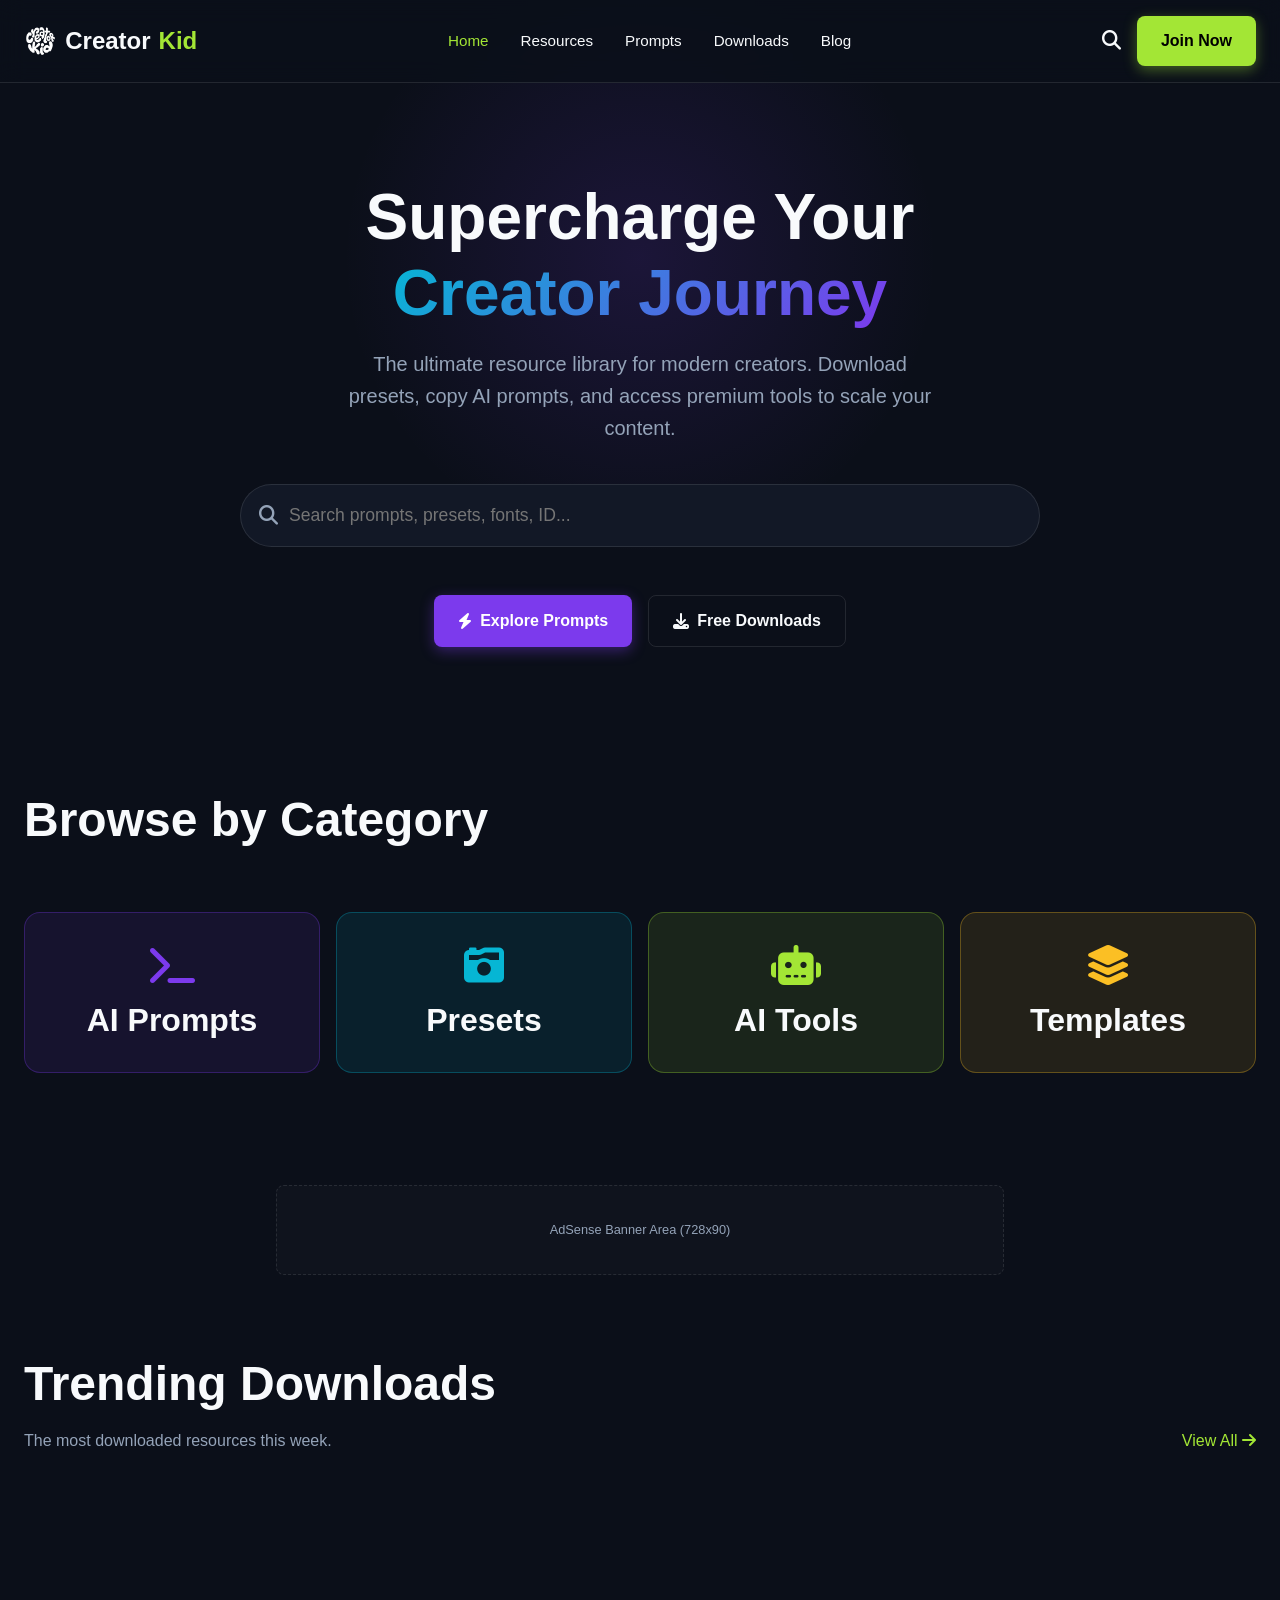
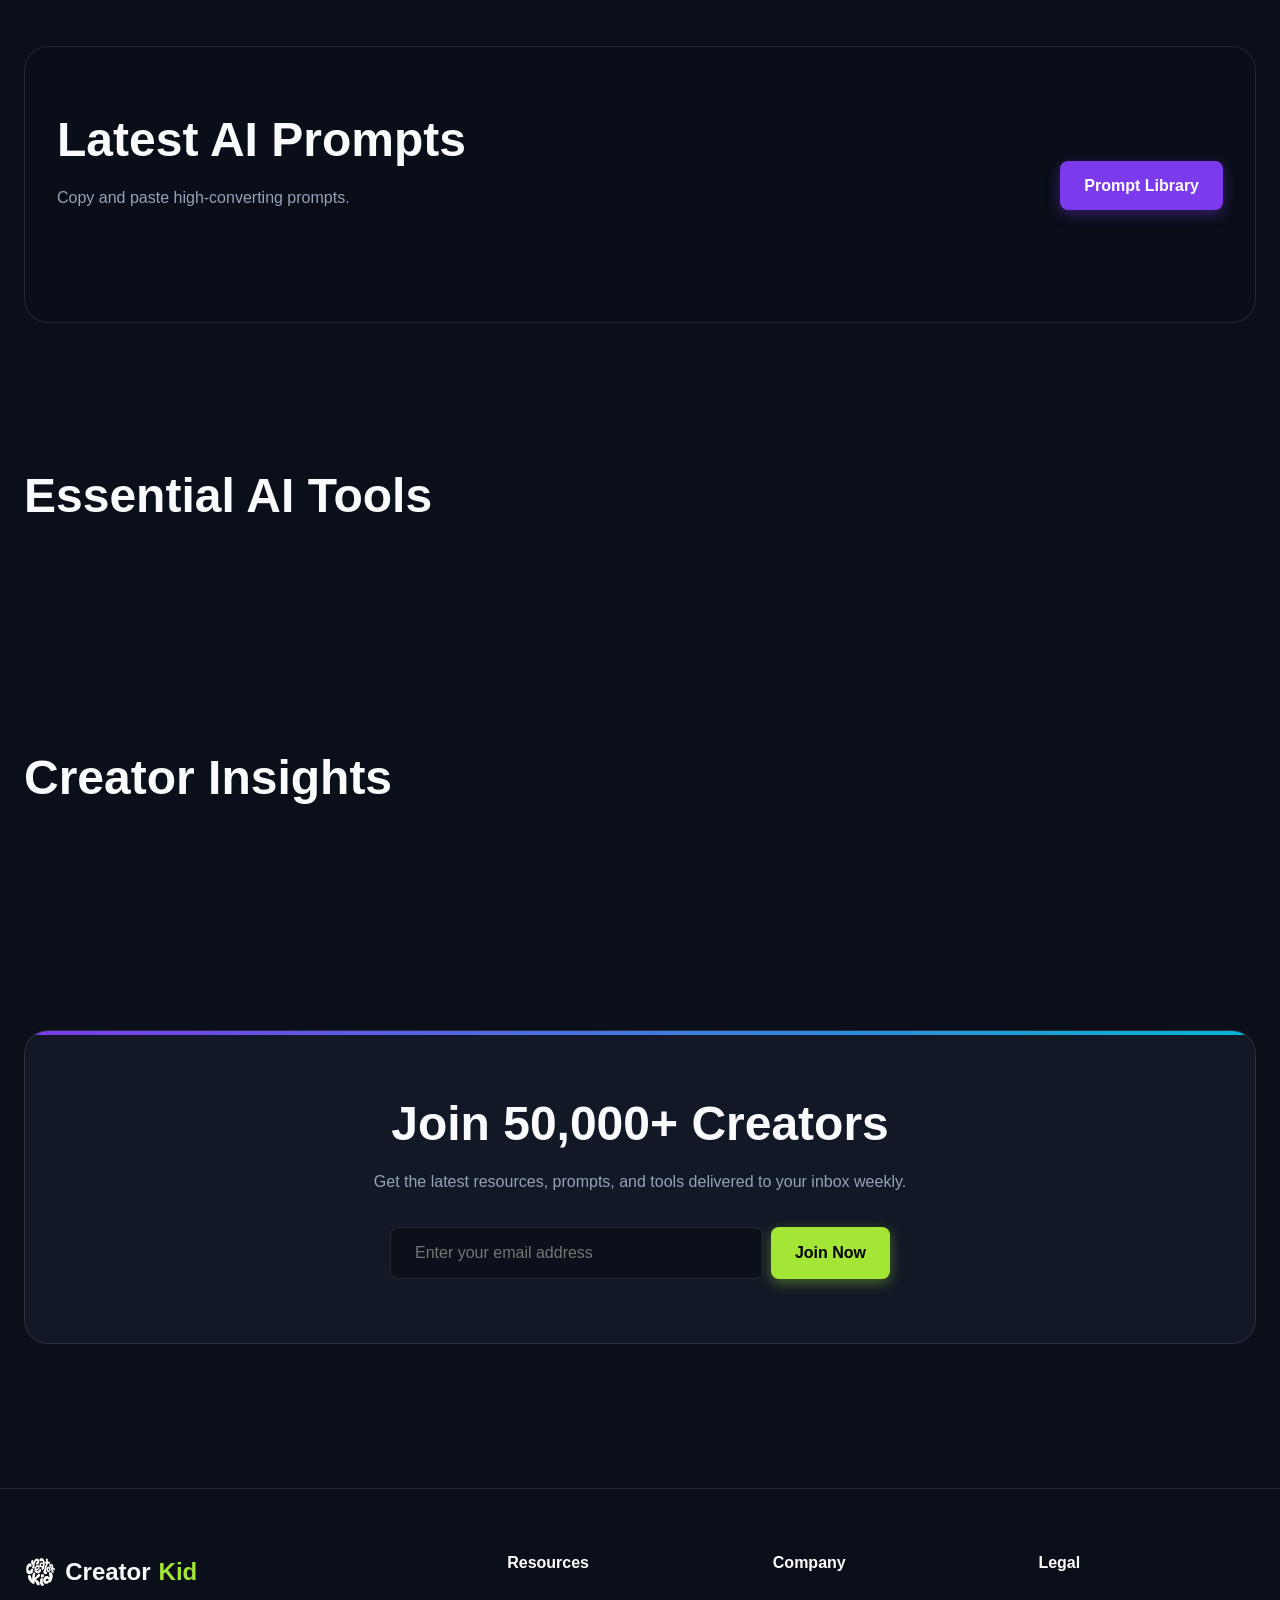
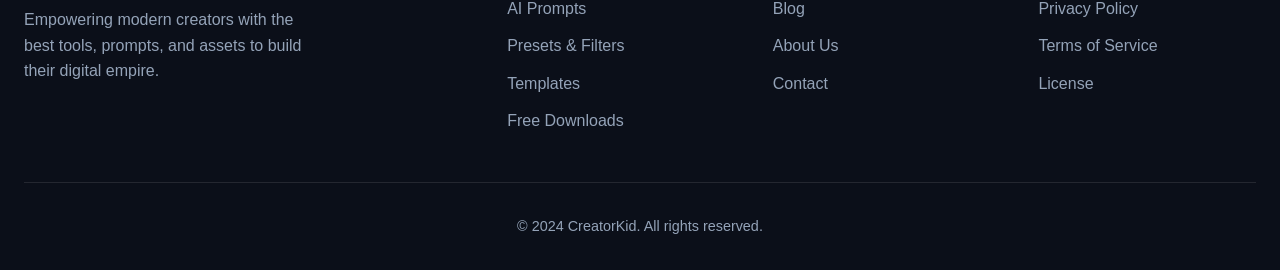
==== index.html @ 405eb32f "Fresh CreatorKid site" ====
<!DOCTYPE html>
<html lang="en">

<head>
    <meta charset="UTF-8">
    <meta name="viewport" content="width=device-width, initial-scale=1.0">
    <title>CreatorKid - Ultimate Creator Resources</title>
    <meta name="description"
        content="CreatorKid is a creator resource platform where users can browse, search, and download AI prompts, Lightroom presets, UI templates, and tools.">
    <link rel="stylesheet" href="css/style.css?v=2">
    <link rel="stylesheet" href="https://cdnjs.cloudflare.com/ajax/libs/font-awesome/6.4.0/css/all.min.css">
</head>

<body>

    <!-- Navbar -->
    <nav class="navbar">
        <div class="container">
            <a href="index.html" class="logo">
                <img src="assets/logo/logo_creator_kid.png" alt="Logo" class="nav-logo-img">
                Creator<span>Kid</span>
            </a>
            <ul class="nav-links">
                <li><a href="index.html" class="active">Home</a></li>
                <li><a href="resources.html">Resources</a></li>
                <li><a href="prompts.html">Prompts</a></li>
                <li><a href="downloads.html">Downloads</a></li>
                <li><a href="blog.html">Blog</a></li>
            </ul>
            <div class="nav-actions">
                <i class="fas fa-search search-icon" onclick="document.querySelector('#global-search').focus()"></i>
                <a href="#" class="btn btn-cta">Join Now</a>
                <button class="hamburger"><i class="fas fa-bars"></i></button>
            </div>
        </div>
    </nav>

    <main>
        <!-- Hero Section -->
        <section class="hero container">
            <h1>Supercharge Your <br><span class="text-gradient">Creator Journey</span></h1>
            <p>The ultimate resource library for modern creators. Download presets, copy AI prompts, and access premium
                tools to scale your content.</p>

            <div class="search-container fade-in">
                <i class="fas fa-search"></i>
                <input type="text" id="global-search" class="search-input"
                    placeholder="Search prompts, presets, fonts, ID...">
            </div>

            <div class="hero-actions fade-in" style="animation-delay: 0.2s;">
                <a href="prompts.html" class="btn btn-primary"><i class="fas fa-bolt"></i> Explore Prompts</a>
                <a href="downloads.html" class="btn btn-outline"><i class="fas fa-download"></i> Free Downloads</a>
            </div>
        </section>

        <!-- Category Grid -->
        <section class="container">
            <div class="section-header">
                <h2>Browse by Category</h2>
            </div>
            <div class="grid grid-4" style="gap: 1rem;">
                <!-- Mock Category Cards -->
                <a href="prompts.html" class="card"
                    style="padding: 2rem; text-align: center; border-radius: 1rem; background: rgba(124, 58, 237, 0.1); border-color: rgba(124, 58, 237, 0.3);">
                    <i class="fas fa-terminal"
                        style="font-size: 2.5rem; color: var(--primary-accent); margin-bottom: 1rem;"></i>
                    <h3 style="margin-bottom: 0;">AI Prompts</h3>
                </a>
                <a href="resources.html" class="card"
                    style="padding: 2rem; text-align: center; border-radius: 1rem; background: rgba(6, 182, 212, 0.1); border-color: rgba(6, 182, 212, 0.3);">
                    <i class="fas fa-camera-retro"
                        style="font-size: 2.5rem; color: var(--secondary-accent); margin-bottom: 1rem;"></i>
                    <h3 style="margin-bottom: 0;">Presets</h3>
                </a>
                <a href="ai-tools.html" class="card"
                    style="padding: 2rem; text-align: center; border-radius: 1rem; background: rgba(163, 230, 53, 0.1); border-color: rgba(163, 230, 53, 0.3);">
                    <i class="fas fa-robot"
                        style="font-size: 2.5rem; color: var(--highlight-cta); margin-bottom: 1rem;"></i>
                    <h3 style="margin-bottom: 0;">AI Tools</h3>
                </a>
                <a href="resources.html" class="card"
                    style="padding: 2rem; text-align: center; border-radius: 1rem; background: rgba(251, 191, 36, 0.1); border-color: rgba(251, 191, 36, 0.3);">
                    <i class="fas fa-layer-group" style="font-size: 2.5rem; color: #FBBF24; margin-bottom: 1rem;"></i>
                    <h3 style="margin-bottom: 0;">Templates</h3>
                </a>
            </div>
        </section>

        <!-- AdSense Banner -->
        <div class="container">
            <div class="ad-banner">
                <span>AdSense Banner Area (728x90)</span>
            </div>
        </div>

        <!-- Trending Downloads -->
        <section class="container" style="padding-top: 3rem; padding-bottom: 4rem; margin-bottom: 3rem;">
            <div class="section-header">
                <div>
                    <h2>Trending Downloads</h2>
                    <p style="color: var(--text-muted);">The most downloaded resources this week.</p>
                </div>
                <a href="downloads.html" class="text-highlight">View All <i class="fas fa-arrow-right"></i></a>
            </div>
            <div class="grid grid-3" id="trending-container">
                <!-- Populated by JS -->
            </div>
        </section>

        <!-- Prompt Preview -->
        <section class="container" style="padding-top: 2rem; padding-bottom: 4rem; margin-top: 3rem;">
            <div style="background: rgba(11, 15, 25, 0.5); padding: 4rem 2rem; border-radius: 1.5rem; border: 1px solid var(--border-color);">
                <div class="section-header">
                    <div>
                        <h2>Latest AI Prompts</h2>
                        <p style="color: var(--text-muted);">Copy and paste high-converting prompts.</p>
                    </div>
                    <a href="prompts.html" class="btn btn-primary">Prompt Library</a>
                </div>
                <div class="grid grid-3" id="prompts-container">
                    <!-- Populated by JS -->
                </div>
            </div>
        </section>

        <!-- AI Tools Section -->
        <section class="container">
            <div class="section-header">
                <h2>Essential AI Tools</h2>
            </div>
            <div class="grid grid-3" id="tools-container">
                <!-- Populated by JS -->
            </div>
        </section>

        <!-- Blog Section -->
        <section class="container">
            <div class="section-header">
                <h2>Creator Insights</h2>
            </div>
            <div class="grid grid-3" id="blog-container">
                <!-- Populated by JS -->
            </div>
        </section>

        <!-- Email Capture -->
        <section class="container">
            <div class="newsletter">
                <h2>Join 50,000+ Creators</h2>
                <p style="color: var(--text-muted); margin-top: 1rem;">Get the latest resources, prompts, and tools
                    delivered to your inbox weekly.</p>
                <form class="newsletter-form">
                    <input type="email" class="newsletter-input" placeholder="Enter your email address" required>
                    <button type="submit" class="btn btn-cta">Join Now</button>
                </form>
            </div>
        </section>
    </main>

    <!-- Footer -->
    <footer>
        <div class="container">
            <div class="footer-grid">
                <div class="footer-col">
                    <a href="index.html" class="logo" style="margin-bottom: 1rem;">
                        <img src="assets/logo/logo_creator_kid.png" alt="Logo" class="nav-logo-img">
                        Creator<span>Kid</span>
                    </a>
                    <p style="color: var(--text-muted); max-width: 300px;">Empowering modern creators with the best
                        tools, prompts, and assets to build their digital empire.</p>
                </div>
                <div class="footer-col">
                    <h4>Resources</h4>
                    <div class="footer-links">
                        <a href="prompts.html">AI Prompts</a>
                        <a href="resources.html">Presets & Filters</a>
                        <a href="resources.html">Templates</a>
                        <a href="downloads.html">Free Downloads</a>
                    </div>
                </div>
                <div class="footer-col">
                    <h4>Company</h4>
                    <div class="footer-links">
                        <a href="blog.html">Blog</a>
                        <a href="#">About Us</a>
                        <a href="#">Contact</a>
                    </div>
                </div>
                <div class="footer-col">
                    <h4>Legal</h4>
                    <div class="footer-links">
                        <a href="#">Privacy Policy</a>
                        <a href="#">Terms of Service</a>
                        <a href="#">License</a>
                    </div>
                </div>
            </div>
            <div class="footer-bottom">
                &copy; 2024 CreatorKid. All rights reserved.
            </div>
        </div>
    </footer>

    <!-- Scripts -->
    <script src="js/data.js"></script>
    <script src="js/app.js"></script>
    <script src="js/prompts.js"></script>
    <script>
        document.addEventListener('DOMContentLoaded', () => {
            // Render trending (first 3 resources)
            const trendingContainer = document.getElementById('trending-container');
            if (trendingContainer) {
                trendingContainer.innerHTML = resources.slice(0, 3).map(renderResourcesCard).join('');
            }

            // Render latest prompts (first 3)
            const promptsContainer = document.getElementById('prompts-container');
            if (promptsContainer) {
                promptsContainer.innerHTML = prompts.slice(0, 3).map(renderPromptCard).join('');
            }

            // Render tools
            const toolsContainer = document.getElementById('tools-container');
            if (toolsContainer) {
                toolsContainer.innerHTML = aiTools.map(renderAIToolCard).join('');
            }

            // Render blog posts
            const blogContainer = document.getElementById('blog-container');
            if (blogContainer) {
                blogContainer.innerHTML = blogPosts.map(renderBlogCard).join('');
            }
        });
    </script>
    <!-- Mobile Sticky CTA -->
    <div class="mobile-sticky-cta">
        <a href="#" class="btn btn-cta">Get Freebies</a>
    </div>

</body>

</html>
---- css/style.css ----
html {
  overflow-x: hidden !important;
}

:root {
  --bg-color: #0B0F19;
  --card-bg: #121826;
  --primary-accent: #7C3AED;
  --secondary-accent: #06B6D4;
  --highlight-cta: #A3E635;
  --text-color: #F8FAFC;
  --text-muted: #94A3B8;
  --border-color: rgba(255, 255, 255, 0.1);
  --font-main: 'Inter', sans-serif;
  --transition-fast: 0.2s ease;
  --transition-smooth: 0.3s cubic-bezier(0.4, 0, 0.2, 1);
}

* {
  margin: 0;
  padding: 0;
  box-sizing: border-box;
  max-width: 100%;
}

body {
  background-color: var(--bg-color);
  color: var(--text-color);
  font-family: var(--font-main);
  line-height: 1.6;
  overflow-x: hidden !important;
  max-width: 100vw;
}

a {
  text-decoration: none;
  color: inherit;
  transition: color var(--transition-fast);
}

a:hover {
  color: var(--highlight-cta);
}

ul {
  list-style: none;
}

img, video, canvas, svg, iframe {
  max-width: 100%;
  height: auto;
}

/* Typography */
h1, h2, h3, h4, h5, h6 {
  font-weight: 700;
  line-height: 1.2;
  margin-bottom: 1rem;
}

h1 { font-size: clamp(2.5rem, 5vw, 4rem); }
h2 { font-size: clamp(2rem, 4vw, 3rem); }
h3 { font-size: clamp(1.5rem, 3vw, 2rem); }

/* Utility Classes */
.container {
  width: 100%;
  max-width: 1280px;
  margin: 0 auto;
  padding-left: 1.5rem;
  padding-right: 1.5rem;
}

.text-gradient {
  background: linear-gradient(135deg, var(--secondary-accent), var(--primary-accent));
  -webkit-background-clip: text;
  -webkit-text-fill-color: transparent;
  background-clip: text;
}

.text-highlight {
  color: var(--highlight-cta);
}

/* Buttons */
.btn {
  display: inline-flex;
  align-items: center;
  justify-content: center;
  gap: 0.5rem;
  padding: 0.75rem 1.5rem;
  border-radius: 0.5rem;
  font-weight: 600;
  cursor: pointer;
  transition: all var(--transition-smooth);
  border: none;
  font-family: var(--font-main);
  font-size: 1rem;
}

.btn-primary {
  background-color: var(--primary-accent);
  color: white;
  box-shadow: 0 4px 14px 0 rgba(124, 58, 237, 0.39);
}

.btn-primary:hover {
  background-color: #6D28D9;
  box-shadow: 0 6px 20px rgba(124, 58, 237, 0.5);
  transform: translateY(-2px);
}

.btn-cta {
  background-color: var(--highlight-cta);
  color: #000;
  box-shadow: 0 4px 14px 0 rgba(163, 230, 53, 0.39);
}

.btn-cta:hover {
  background-color: #84CC16;
  box-shadow: 0 6px 20px rgba(163, 230, 53, 0.5);
  transform: translateY(-2px);
}

.btn-outline {
  background-color: transparent;
  border: 1px solid var(--border-color);
  color: var(--text-color);
}

.btn-outline:hover {
  border-color: var(--primary-accent);
  color: var(--primary-accent);
}

.btn-icon {
  padding: 0.5rem;
  border-radius: 50%;
  background: rgba(255, 255, 255, 0.05);
  color: var(--text-color);
  display: flex;
  align-items: center;
  justify-content: center;
  border: none;
  cursor: pointer;
  transition: all var(--transition-fast);
}

.btn-icon:hover {
  background: var(--primary-accent);
  color: white;
}

/* Navbar */
.navbar {
  position: sticky;
  top: 0;
  z-index: 100;
  background: rgba(11, 15, 25, 0.8);
  backdrop-filter: blur(12px);
  border-bottom: 1px solid var(--border-color);
  padding: 1rem 0;
  transition: all var(--transition-fast);
}

.navbar .container {
  display: flex;
  justify-content: space-between;
  align-items: center;
}

.logo {
  font-size: 1.5rem;
  font-weight: 700;
  color: var(--text-color);
  display: flex;
  align-items: center;
  gap: 0.5rem;
}

.nav-logo-img {
  height: 32px;
  width: auto;
  object-fit: contain;
}

.logo span {
  color: var(--highlight-cta);
}

.nav-links {
  display: flex;
  gap: 2rem;
}

.nav-links a {
  font-weight: 500;
  font-size: 0.95rem;
}

.nav-links a.active {
  color: var(--highlight-cta);
}

.nav-actions {
  display: flex;
  align-items: center;
  gap: 1rem;
}

.search-icon {
  font-size: 1.2rem;
  cursor: pointer;
}

.hamburger {
  display: none;
  background: none;
  border: none;
  color: var(--text-color);
  font-size: 1.5rem;
  cursor: pointer;
}

/* Hero Section */
.hero {
  padding: 6rem 0 4rem;
  text-align: center;
  position: relative;
}

.hero::before {
  content: '';
  position: absolute;
  top: -20%;
  left: 50%;
  transform: translateX(-50%);
  width: 600px;
  height: 600px;
  background: radial-gradient(circle, rgba(124, 58, 237, 0.15) 0%, rgba(11, 15, 25, 0) 70%);
  z-index: -1;
}

.hero p {
  font-size: 1.25rem;
  color: var(--text-muted);
  max-width: 600px;
  margin: 0 auto 2.5rem;
}

.hero-actions {
  display: flex;
  justify-content: center;
  gap: 1rem;
}

/* Search Bar (Global) */
.search-container {
  max-width: 800px;
  margin: 0 auto 3rem;
  position: relative;
}

.search-input {
  width: 100%;
  padding: 1.25rem 1.5rem 1.25rem 3rem;
  border-radius: 50px;
  background: var(--card-bg);
  border: 1px solid var(--border-color);
  color: var(--text-color);
  font-size: 1.1rem;
  font-family: var(--font-main);
  transition: all var(--transition-fast);
}

.search-input:focus {
  outline: none;
  border-color: var(--primary-accent);
  box-shadow: 0 0 0 3px rgba(124, 58, 237, 0.2);
}

.search-container i {
  position: absolute;
  left: 1.2rem;
  top: 50%;
  transform: translateY(-50%);
  color: var(--text-muted);
  font-size: 1.2rem;
}

/* Category Filters */
.filters {
  display: flex;
  justify-content: center;
  gap: 0.75rem;
  flex-wrap: wrap;
  margin-bottom: 3rem;
}

.filter-btn {
  background: var(--card-bg);
  border: 1px solid var(--border-color);
  color: var(--text-muted);
  padding: 0.5rem 1.25rem;
  border-radius: 50px;
  cursor: pointer;
  font-family: var(--font-main);
  font-size: 0.95rem;
  transition: all var(--transition-fast);
}

.filter-btn:hover, .filter-btn.active {
  background: var(--primary-accent);
  color: white;
  border-color: var(--primary-accent);
}

/* Grid Layouts */
.grid {
  display: grid;
  gap: 2rem;
}

.grid-3 { grid-template-columns: repeat(auto-fill, minmax(350px, 1fr)); }
.grid-4 { grid-template-columns: repeat(auto-fill, minmax(280px, 1fr)); }

/* Cards Common */
.card {
  background: var(--card-bg);
  border-radius: 1rem;
  border: 1px solid var(--border-color);
  overflow: hidden;
  transition: transform var(--transition-smooth), box-shadow var(--transition-smooth);
  position: relative;
  display: flex;
  flex-direction: column;
}

.card:hover {
  transform: translateY(-5px);
  box-shadow: 0 10px 30px -10px rgba(0, 0, 0, 0.5);
  border-color: rgba(124, 58, 237, 0.3);
}

/* Resource Card */
.card-img-wrapper {
  position: relative;
  padding-top: 60%;
  overflow: hidden;
}

.card-img-wrapper img {
  position: absolute;
  top: 0;
  left: 0;
  width: 100%;
  height: 100%;
  object-fit: cover;
  transition: transform var(--transition-smooth);
}

.card:hover .card-img-wrapper img {
  transform: scale(1.05);
}

.card-badge {
  position: absolute;
  top: 1rem;
  left: 1rem;
  background: rgba(11, 15, 25, 0.8);
  backdrop-filter: blur(4px);
  padding: 0.25rem 0.75rem;
  border-radius: 50px;
  font-size: 0.75rem;
  font-weight: 600;
  color: var(--secondary-accent);
  border: 1px solid rgba(6, 182, 212, 0.3);
}

.card-content {
  padding: 1.5rem;
  flex-grow: 1;
  display: flex;
  flex-direction: column;
}

.card-id {
  font-size: 0.8rem;
  color: var(--text-muted);
  margin-bottom: 0.5rem;
  font-family: monospace;
}

.card-title {
  font-size: 1.2rem;
  margin-bottom: 0.5rem;
}

.card-stats {
  display: flex;
  align-items: center;
  gap: 1rem;
  margin-top: auto;
  padding-top: 1rem;
  border-top: 1px solid var(--border-color);
  color: var(--text-muted);
  font-size: 0.9rem;
}

.card-stats span {
  display: flex;
  align-items: center;
  gap: 0.3rem;
}

.card-actions {
  display: flex;
  gap: 0.5rem;
  margin-left: auto;
}

/* Prompt Card Specific */
.prompt-card {
  padding: 1.5rem;
}

.prompt-text-container {
  background: rgba(11, 15, 25, 0.5);
  border-radius: 0.5rem;
  padding: 1rem;
  margin: 1rem 0;
  position: relative;
  border: 1px solid var(--border-color);
}

.prompt-text {
  font-family: monospace;
  font-size: 0.9rem;
  color: var(--text-muted);
  display: -webkit-box;
  -webkit-line-clamp: 3;
  -webkit-box-orient: vertical;
  overflow: hidden;
  line-height: 1.5;
}

.prompt-card.expanded .prompt-text {
  -webkit-line-clamp: unset;
}

/* Toast Notification */
.toast {
  position: fixed;
  bottom: 2rem;
  right: 2rem;
  background: var(--card-bg);
  border: 1px solid var(--primary-accent);
  color: white;
  padding: 1rem 1.5rem;
  border-radius: 0.5rem;
  display: flex;
  align-items: center;
  gap: 0.75rem;
  box-shadow: 0 10px 25px rgba(0, 0, 0, 0.5);
  transform: translateY(100px);
  opacity: 0;
  transition: all var(--transition-smooth);
  z-index: 1000;
}

.toast.show {
  transform: translateY(0);
  opacity: 1;
}

/* Sections Common */
section {
  padding: 5rem 0;
}

.section-header {
  display: flex;
  justify-content: space-between;
  align-items: flex-end;
  margin-bottom: 3rem;
}

/* Email Capture */
.newsletter {
  background: var(--card-bg);
  border-radius: 1.5rem;
  padding: 4rem 2rem;
  text-align: center;
  border: 1px solid var(--border-color);
  position: relative;
  overflow: hidden;
}

.newsletter::before {
  content: '';
  position: absolute;
  top: 0;
  left: 0;
  width: 100%;
  height: 4px;
  background: linear-gradient(90deg, var(--primary-accent), var(--secondary-accent));
}

.newsletter-form {
  display: flex;
  max-width: 500px;
  margin: 2rem auto 0;
  gap: 0.5rem;
}

.newsletter-input {
  flex: 1;
  padding: 1rem 1.5rem;
  border-radius: 0.5rem;
  background: rgba(11, 15, 25, 0.8);
  border: 1px solid var(--border-color);
  color: var(--text-color);
  font-size: 1rem;
}

/* Footer */
footer {
  border-top: 1px solid var(--border-color);
  padding: 4rem 0 2rem;
  margin-top: 4rem;
}

.footer-grid {
  display: grid;
  grid-template-columns: 2fr 1fr 1fr 1fr;
  gap: 3rem;
  margin-bottom: 3rem;
}

.footer-col h4 {
  color: white;
  margin-bottom: 1.5rem;
}

.footer-links {
  display: flex;
  flex-direction: column;
  gap: 0.75rem;
  color: var(--text-muted);
}

.footer-bottom {
  text-align: center;
  padding-top: 2rem;
  border-top: 1px solid var(--border-color);
  color: var(--text-muted);
  font-size: 0.9rem;
}

/* AdSense Areas */
.ad-banner, .ad-inline {
  width: 100%;
  max-width: min(100%, 728px);
  min-height: 90px;
  background: rgba(255, 255, 255, 0.02);
  border: 1px dashed var(--border-color);
  display: flex;
  align-items: center;
  justify-content: center;
  color: var(--text-muted);
  font-size: 0.8rem;
  margin: 2rem auto;
  border-radius: 0.5rem;
}

/* Mobile Responsive */
@media (max-width: 992px) {
  .footer-grid {
    grid-template-columns: 1fr 1fr;
  }
  .grid-3, .grid-4 { 
    grid-template-columns: repeat(auto-fill, minmax(280px, 1fr)); 
  }
}

@media (max-width: 600px) {
  .grid-3, .grid-4 { 
    grid-template-columns: 1fr; 
  }
  .newsletter-form {
    flex-direction: column;
  }
}

@media (max-width: 768px) {
  .nav-links {
    display: none;
    position: absolute;
    top: 100%;
    left: 0;
    width: 100%;
    background: var(--card-bg);
    flex-direction: column;
    padding: 1rem;
    border-bottom: 1px solid var(--border-color);
  }
  
  .nav-links.active {
    display: flex;
  }
  
  .hamburger {
    display: block;
  }
  
  .nav-actions .btn {
    display: none;
  }
  
  .hero {
    padding: 4rem 0 2rem;
  }
  
  .hero-actions {
    flex-direction: column;
  }
  
  .newsletter-form {
    flex-direction: column;
  }
  
  .footer-grid {
    grid-template-columns: 1fr;
  }
  
  .section-header {
    flex-direction: column;
    align-items: flex-start;
    gap: 1rem;
  }
  
  .grid-3, .grid-4 { 
    grid-template-columns: 1fr; 
  }
  
  /* Horizontal scroll for cards on mobile instead of stacking (optional, depending on section) */
  .horizontal-scroll-mobile {
    display: flex;
    overflow-x: auto;
    gap: 1rem;
    padding-bottom: 1rem;
    scroll-snap-type: x mandatory;
    scrollbar-width: none; /* Firefox */
  }
  
  .horizontal-scroll-mobile::-webkit-scrollbar {
    display: none; /* Chrome, Safari, Opera */
  }
  
  .horizontal-scroll-mobile > * {
    min-width: 280px;
    scroll-snap-align: center;
    flex-shrink: 0;
  }
  
  /* Sticky mobile CTA */
  .mobile-sticky-cta {
    display: block;
    position: fixed;
    bottom: max(1rem, env(safe-area-inset-bottom));
    left: max(1rem, env(safe-area-inset-left));
    right: max(1rem, env(safe-area-inset-right));
    z-index: 1000;
  }
  
  .mobile-sticky-cta .btn {
    width: 100%;
    padding: 1rem;
    font-size: 1.1rem;
    box-shadow: 0 0 30px rgba(163, 230, 53, 0.3);
  }
  
  /* Bottom padding to account for sticky CTA */
  body {
    padding-bottom: 5rem;
  }
  
  /* Make buttons more touch-friendly */
  .btn {
    padding: 1rem 1.5rem;
    min-height: 44px;
  }
  
  /* Reduce container padding on mobile */
  .container {
    padding-left: 1rem;
    padding-right: 1rem;
  }
  
  /* Adjust hero background */
  .hero::before {
    width: 400px;
    height: 400px;
  }
  
  /* Smaller search input padding */
  .search-input {
    padding: 1rem 1.25rem 1rem 2.5rem;
    font-size: 1rem;
  }
  
  .search-container i {
    left: 1rem;
  }
}

/* Extra small screens */
@media (max-width: 480px) {
  .container {
    padding-left: 0.75rem;
    padding-right: 0.75rem;
  }
  
  .hero {
    padding: 3rem 0 1.5rem;
  }
  
  .hero h1 {
    font-size: 2rem;
  }
  
  .hero p {
    font-size: 1rem;
  }
  
  .card-content {
    padding: 1rem;
  }
  
  .card-title {
    font-size: 1.1rem;
  }
  
  .navbar {
    padding: 0.75rem 0;
  }
  
  .logo {
    font-size: 1.25rem;
  }
  
  .nav-links {
    padding: 0.75rem;
  }
}

/* Very small screens */
@media (max-width: 360px) {
  .container {
    padding-left: 0.5rem;
    padding-right: 0.5rem;
  }
  
  .search-input {
    padding: 0.875rem 1rem 0.875rem 2.25rem;
    font-size: 0.95rem;
  }
  .search-container i {
    left: 0.75rem;
    font-size: 1rem;
  }
  
  .hero::before {
    width: 250px;
    height: 250px;
  }
  
  .card-content {
    padding: 0.75rem;
  }
  
  .btn {
    padding: 0.875rem 1.25rem;
  }
  
  .toast {
    bottom: 5rem;
    right: 0.5rem;
    left: 0.5rem;
    width: calc(100% - 1rem);
  }
}

/* Hide mobile sticky CTA on desktop */
@media (min-width: 769px) {
  .mobile-sticky-cta {
    display: none !important;
  }
}

/* Utilities */
.hidden { display: none !important; }
.fade-in { animation: fadeIn 0.5s ease forwards; }

@keyframes fadeIn {
  from { opacity: 0; transform: translateY(20px); }
  to { opacity: 1; transform: translateY(0); }
}

/* Skeleton Loading */
.skeleton {
  background: linear-gradient(90deg, var(--card-bg) 25%, rgba(255, 255, 255, 0.05) 50%, var(--card-bg) 75%);
  background-size: 200% 100%;
  animation: skeletonLoading 1.5s infinite;
}

@keyframes skeletonLoading {
  0% { background-position: 200% 0; }
  100% { background-position: -200% 0; }
}
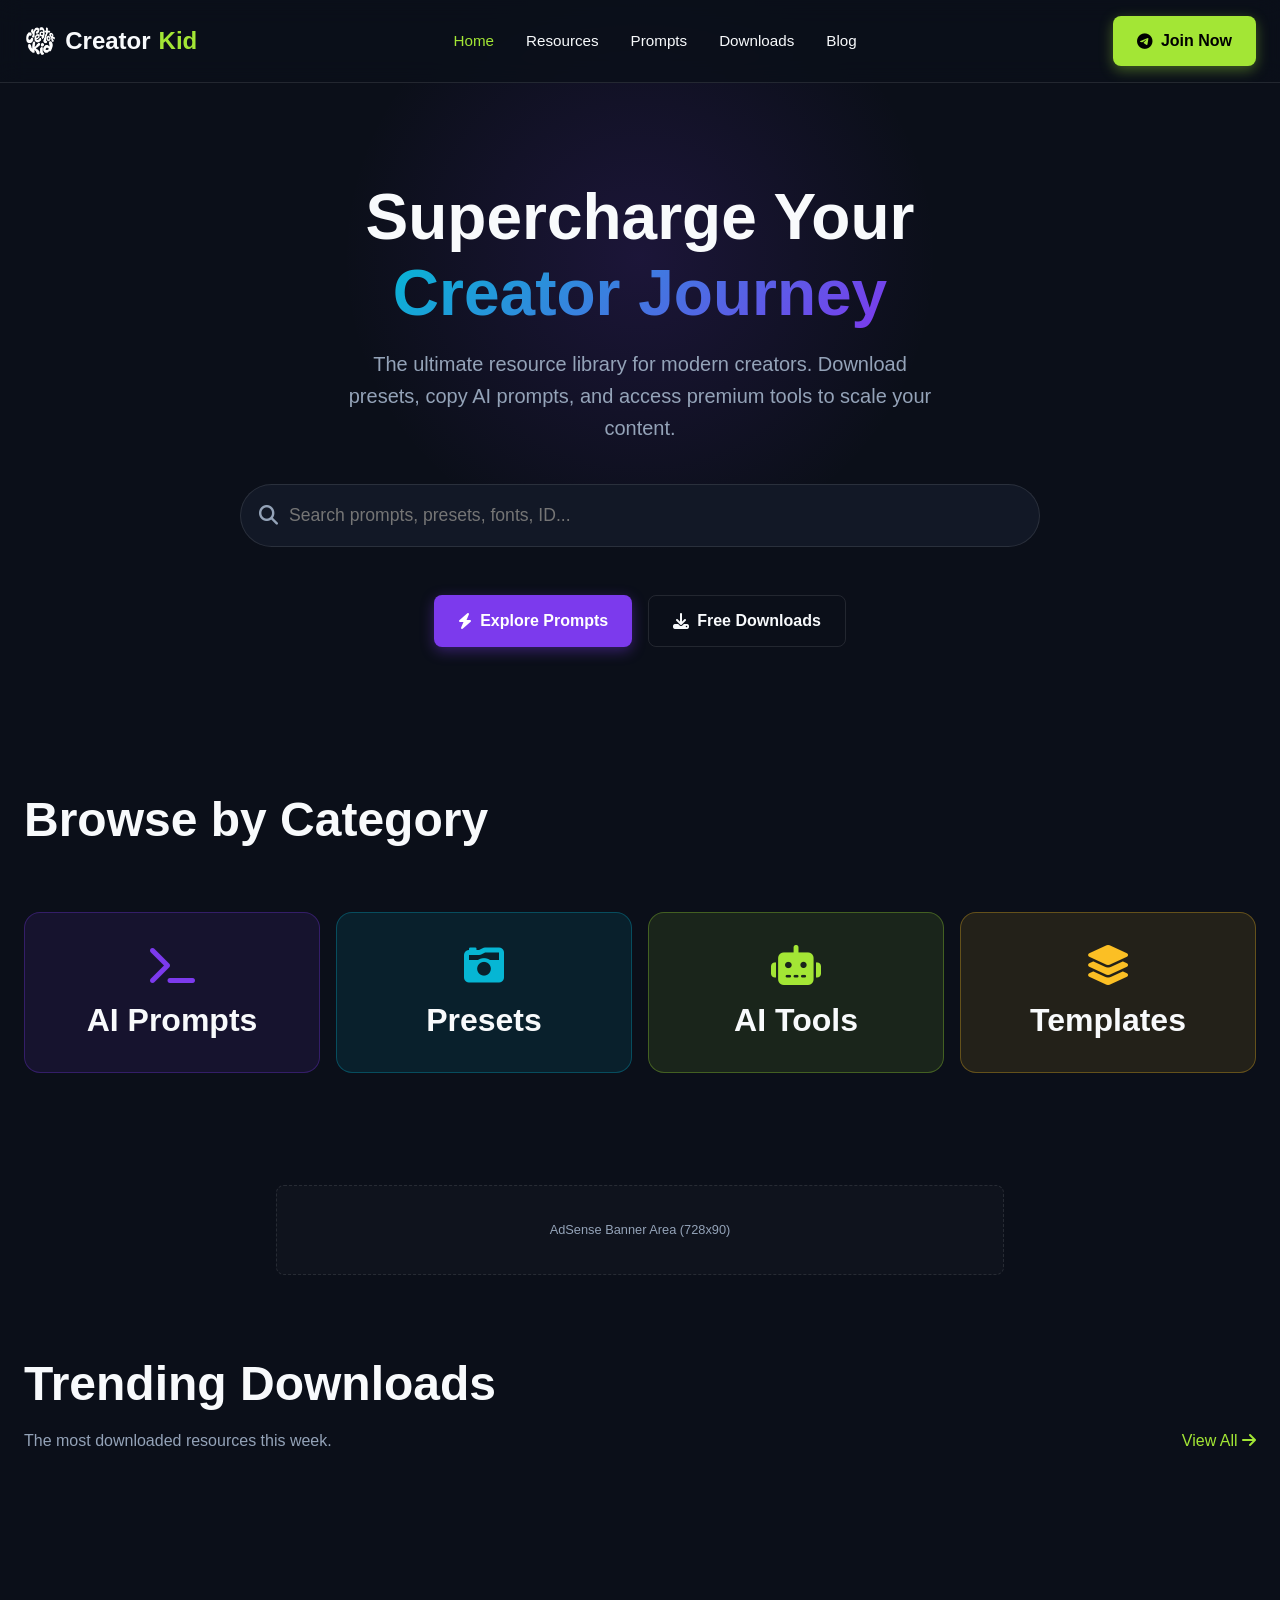
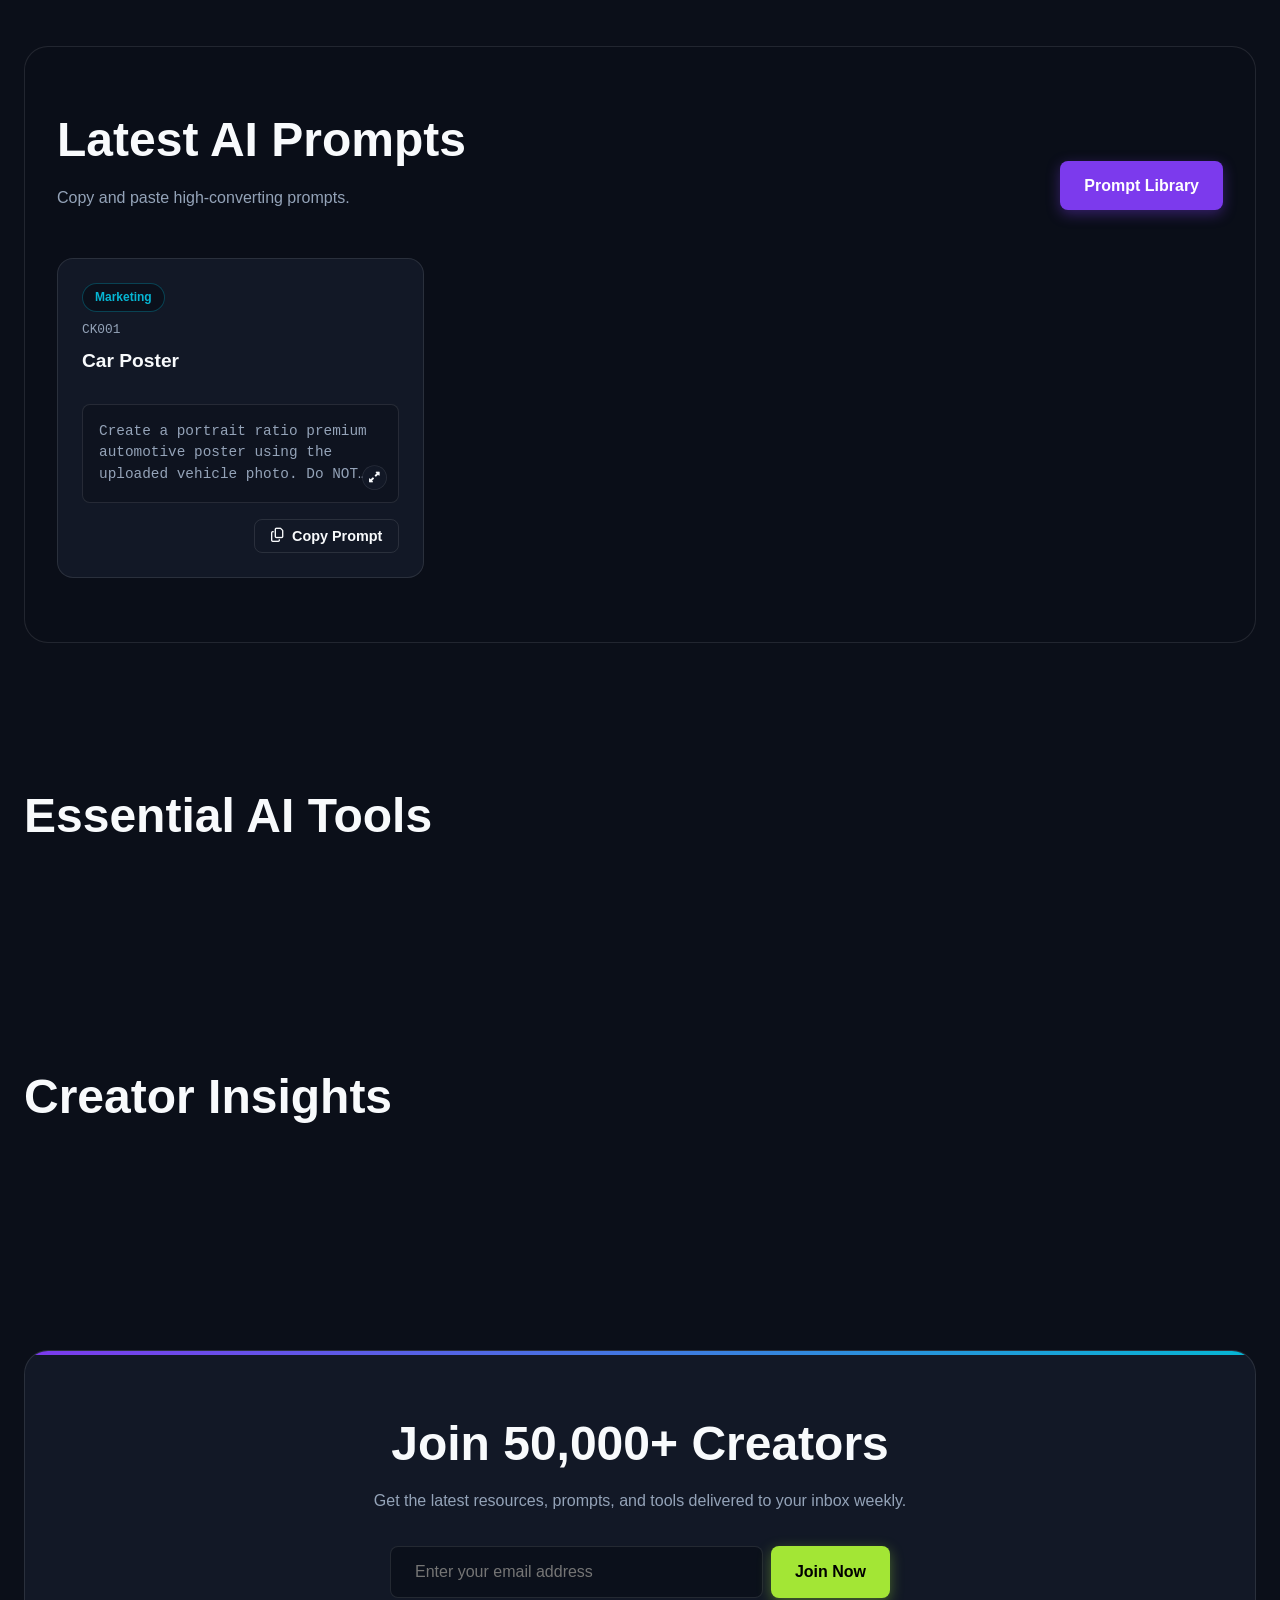
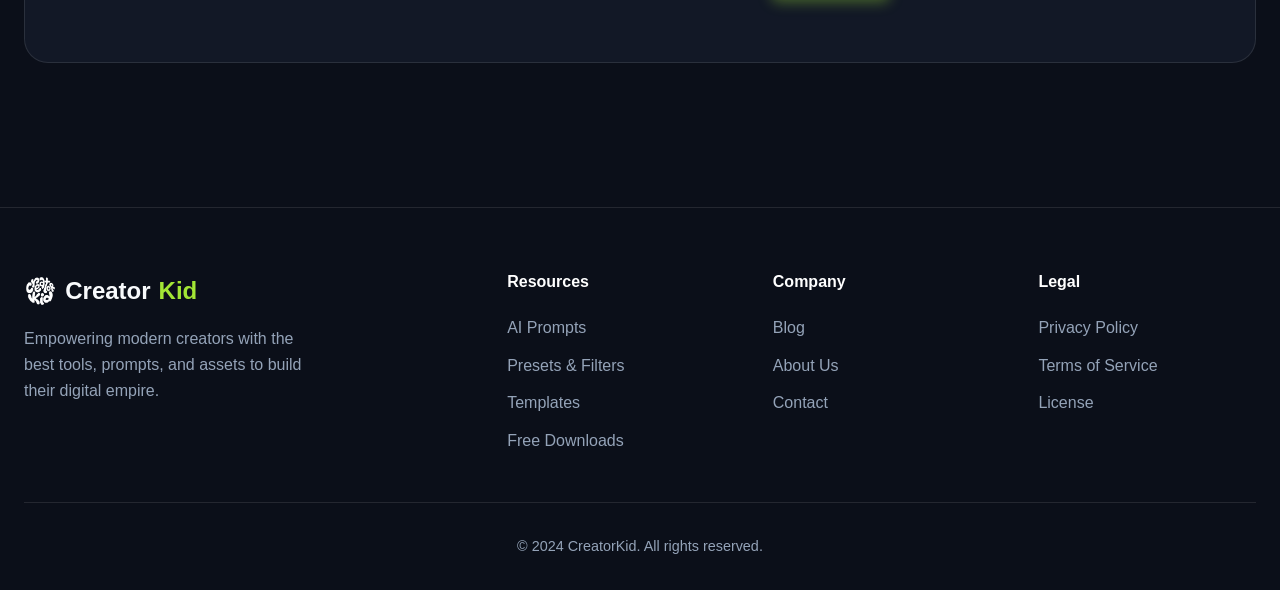
==== commit 3b0a699e: "[ADD] CK001 - 2026-05-03 19:47:44" ====
--- a/index.html
+++ b/index.html
@@ -28,8 +28,7 @@
                 <li><a href="blog.html">Blog</a></li>
             </ul>
             <div class="nav-actions">
-                <i class="fas fa-search search-icon" onclick="document.querySelector('#global-search').focus()"></i>
-                <a href="#" class="btn btn-cta">Join Now</a>
+                <a href="https://t.me/+yFJLDj00U0MyMmQ1" target="_blank" class="btn btn-cta"><i class="fab fa-telegram-plane"></i> Join Now</a>
                 <button class="hamburger"><i class="fas fa-bars"></i></button>
             </div>
         </div>
@@ -150,10 +149,11 @@
                 <h2>Join 50,000+ Creators</h2>
                 <p style="color: var(--text-muted); margin-top: 1rem;">Get the latest resources, prompts, and tools
                     delivered to your inbox weekly.</p>
-                <form class="newsletter-form">
-                    <input type="email" class="newsletter-input" placeholder="Enter your email address" required>
+                <form id="newsletter-form" class="newsletter-form">
+                    <input type="email" name="email" class="newsletter-input" placeholder="Enter your email address" required>
                     <button type="submit" class="btn btn-cta">Join Now</button>
                 </form>
+                
             </div>
         </section>
     </main>
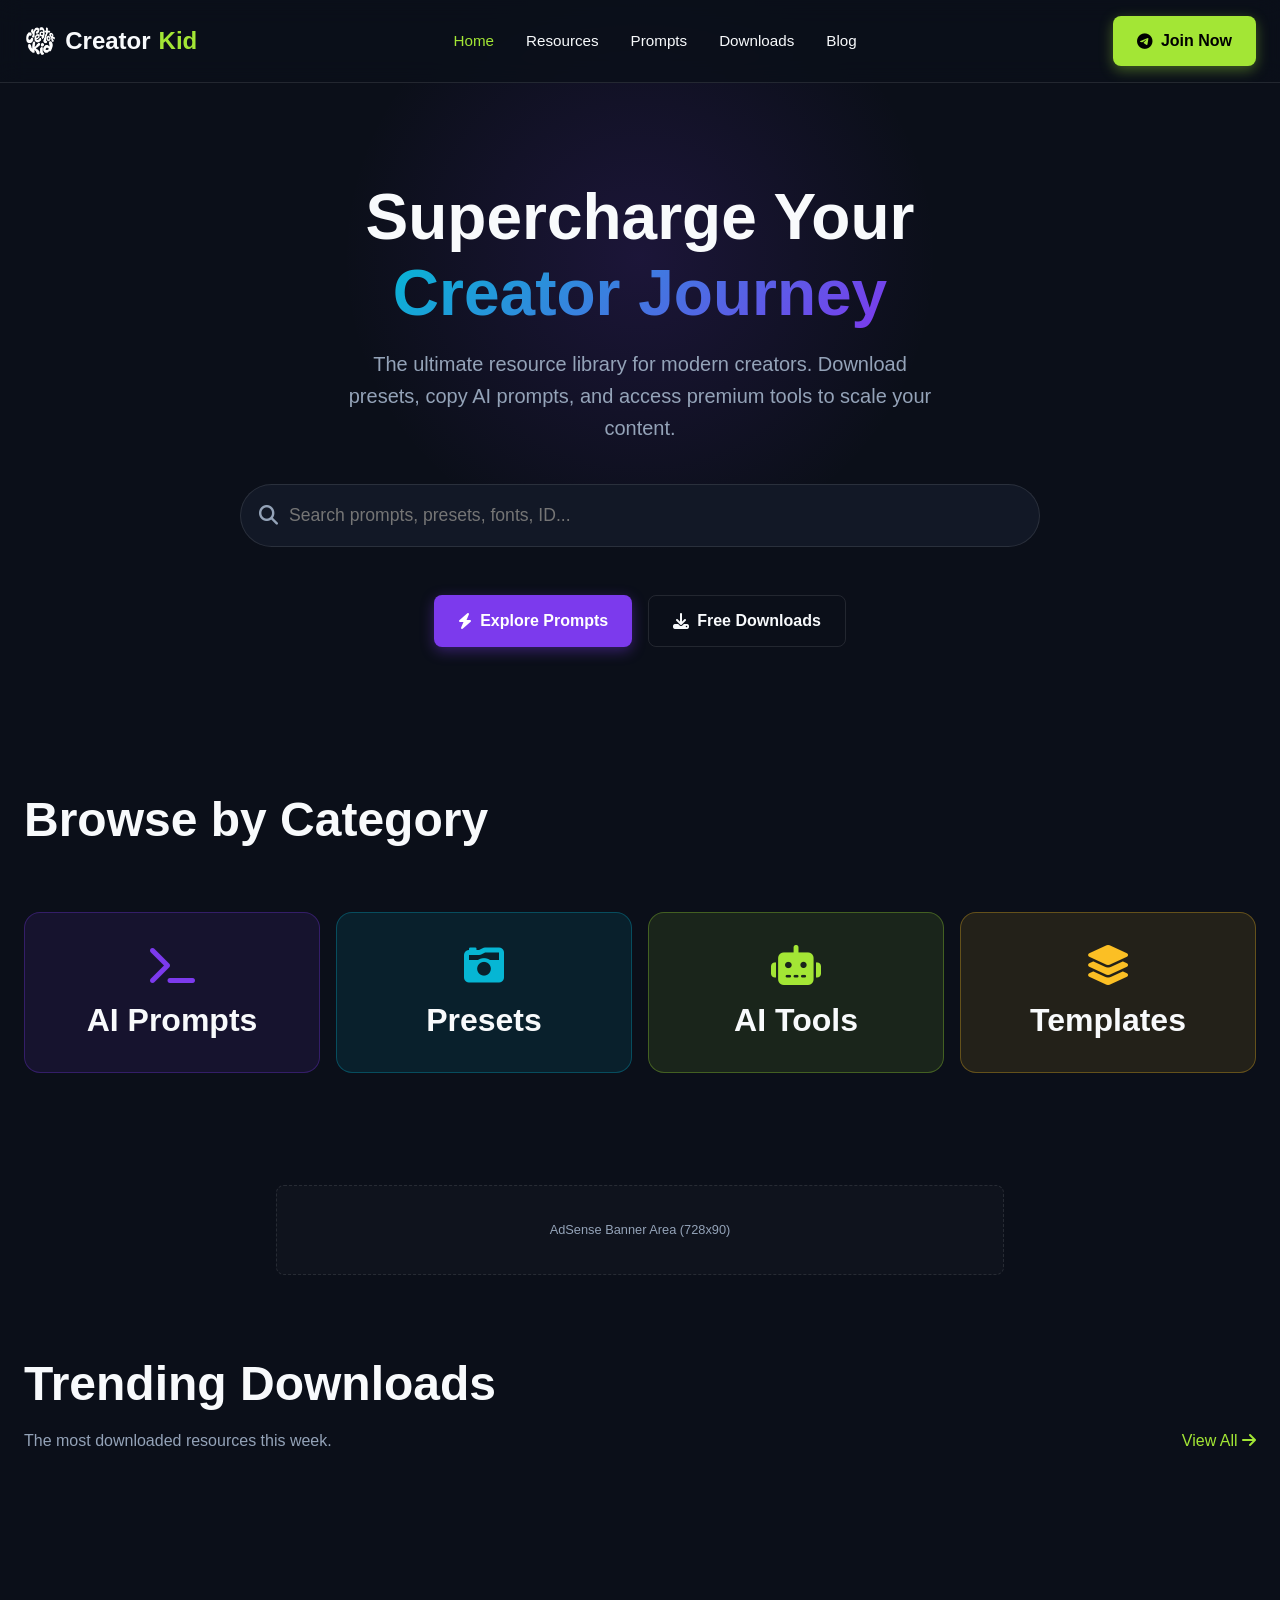
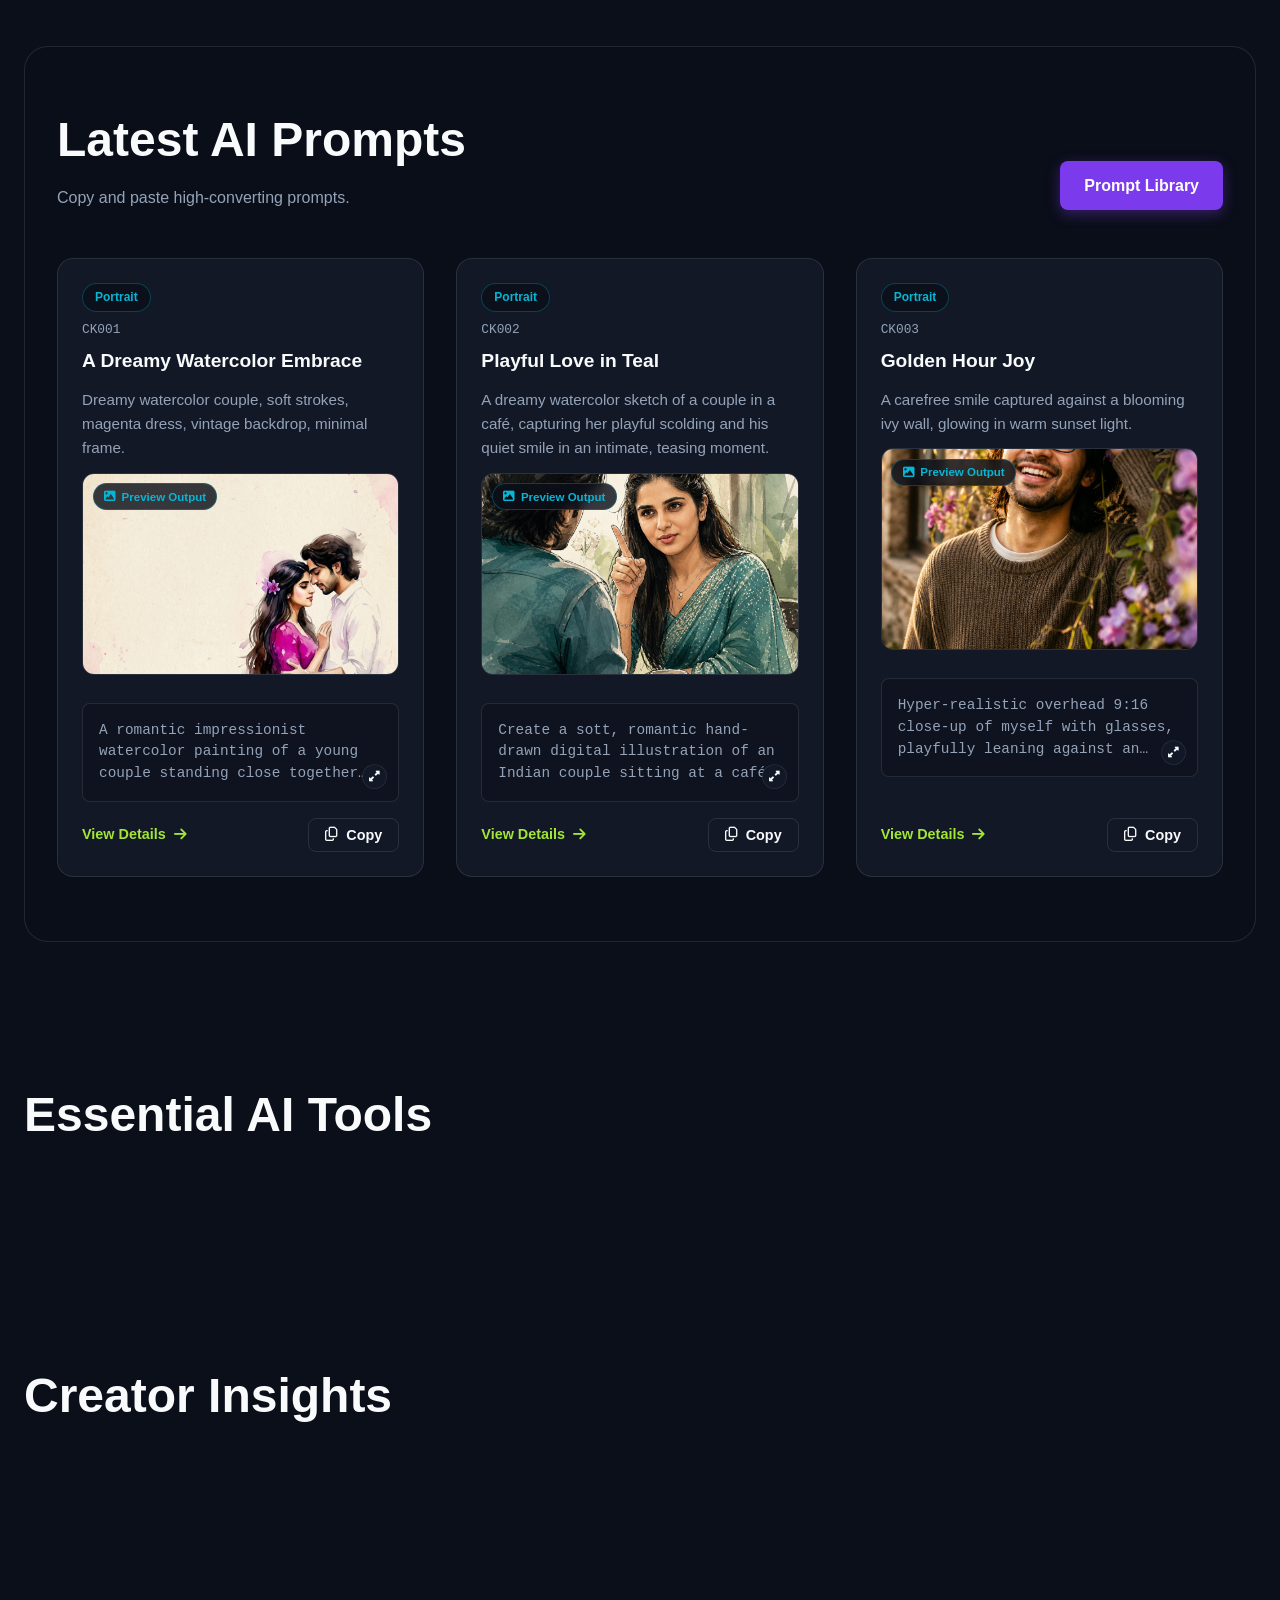
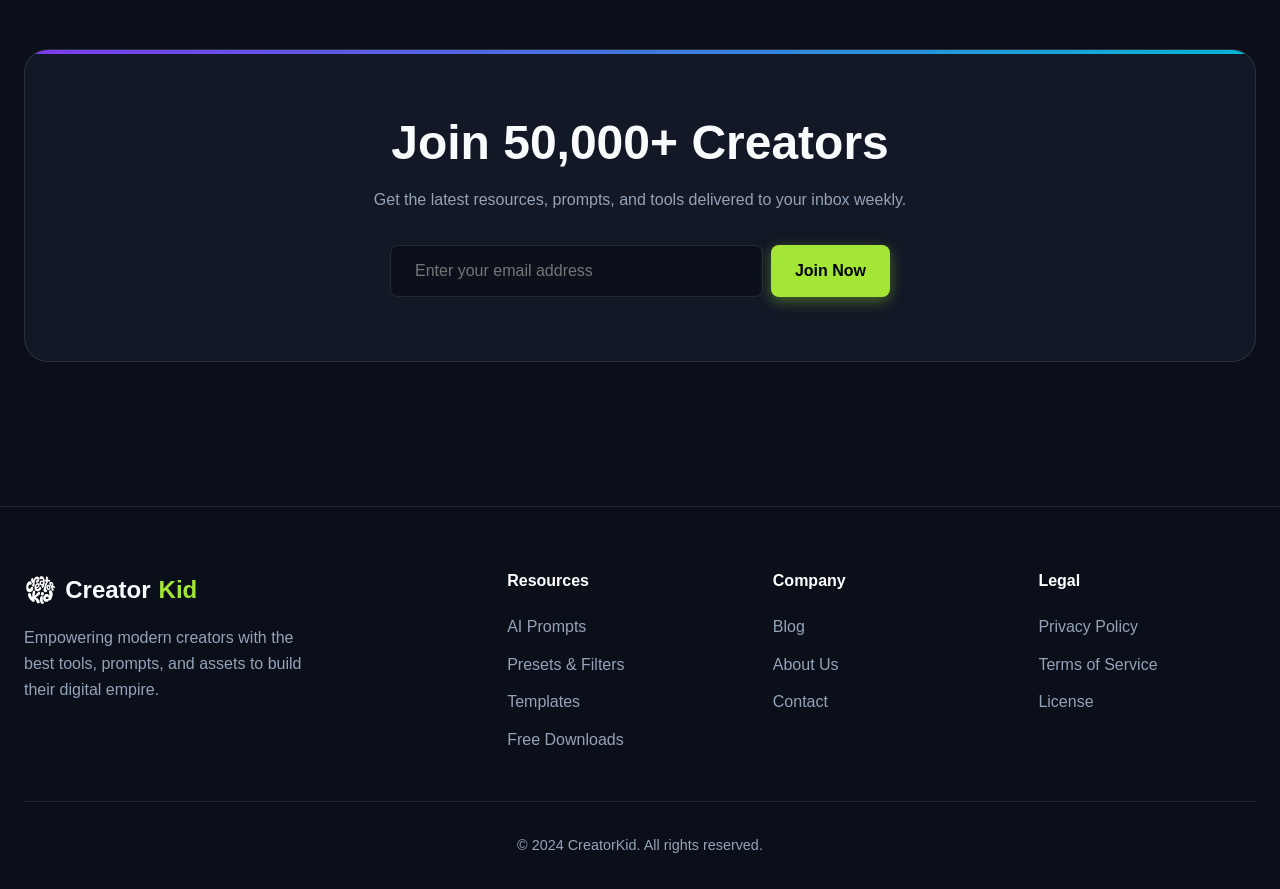
==== commit b6d6dd44: "updated new link access function" ====
--- a/index.html
+++ b/index.html
@@ -233,10 +233,7 @@
             }
         });
     </script>
-    <!-- Mobile Sticky CTA -->
-    <div class="mobile-sticky-cta">
-        <a href="#" class="btn btn-cta">Get Freebies</a>
-    </div>
+
 
 </body>
 
--- a/css/style.css
+++ b/css/style.css
@@ -818,3 +818,46 @@
   0% { background-position: 200% 0; }
   100% { background-position: -200% 0; }
 }
+
+/* Prompt Image Preview */
+.prompt-image-preview {
+  margin: 0.75rem 0;
+  border-radius: 0.75rem;
+  overflow: hidden;
+  border: 1px solid var(--border-color);
+  position: relative;
+}
+
+.prompt-image-label {
+  position: absolute;
+  top: 0.6rem;
+  left: 0.6rem;
+  background: rgba(11, 15, 25, 0.82);
+  backdrop-filter: blur(4px);
+  color: var(--secondary-accent);
+  font-size: 0.72rem;
+  font-weight: 600;
+  padding: 0.2rem 0.65rem;
+  border-radius: 50px;
+  border: 1px solid rgba(6, 182, 212, 0.3);
+  display: flex;
+  align-items: center;
+  gap: 0.35rem;
+  z-index: 1;
+  pointer-events: none;
+}
+
+.prompt-image-preview img {
+  width: 100%;
+  max-height: 200px;
+  object-fit: cover;
+  display: block;
+  transition: transform var(--transition-smooth), filter var(--transition-smooth);
+  cursor: zoom-in;
+  height: auto;
+}
+
+.prompt-image-preview:hover img {
+  transform: scale(1.03);
+  filter: brightness(1.08);
+}
